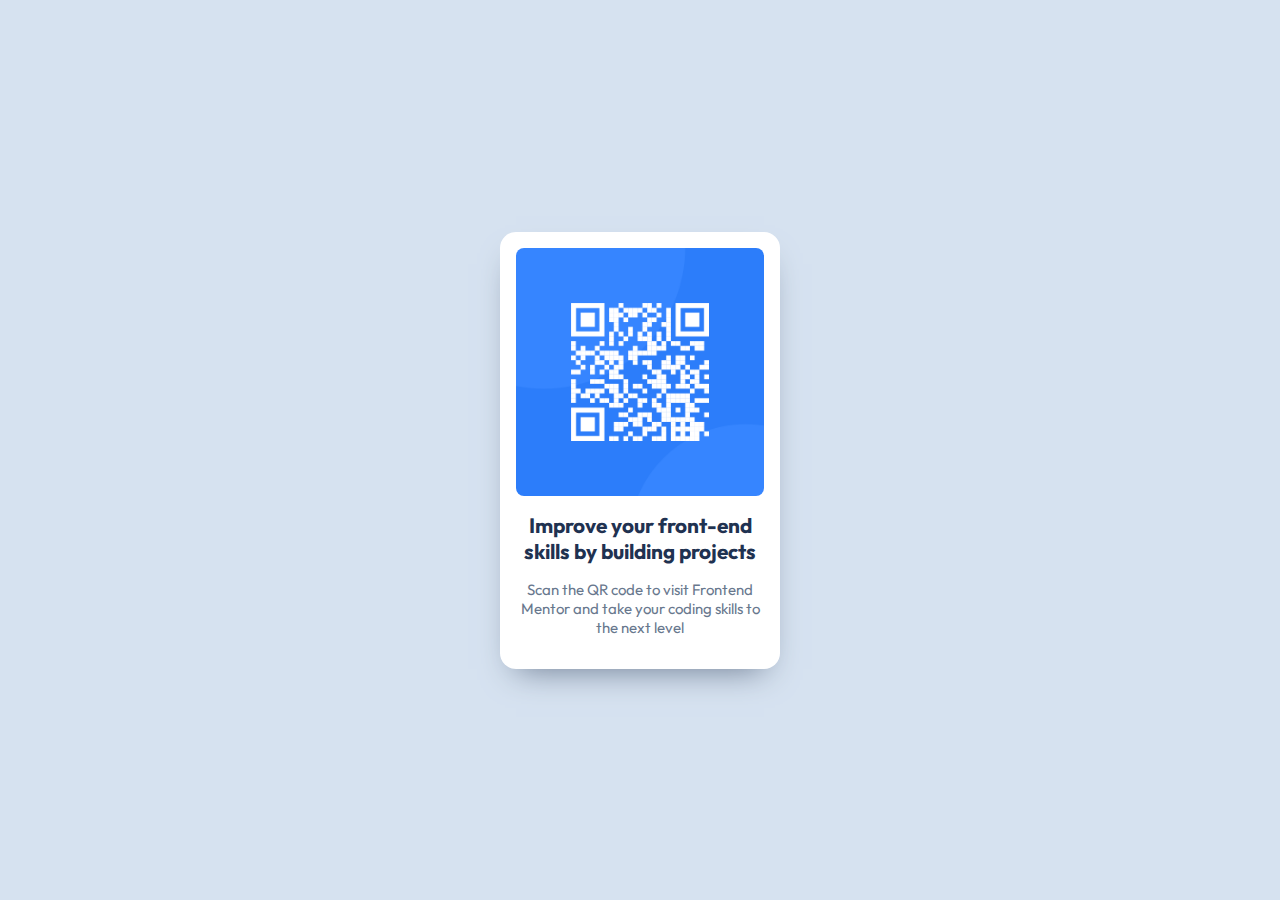
==== paths/first/qr-code-component/index.html @ 3d770cbe "Update" ====
<!DOCTYPE html>
<html lang="en">
<head>
  <meta charset="utf-8" />
  <meta name="viewport" content="width=device-width, initial-scale=1.0" />
  <meta name="author" content="Ankit Gond" />
  <title>QR Code Component | Frontend Mentor</title>
  <link rel="stylesheet" href="static/styles/style.css" />
  <link rel="shortcut icon" href="static/images/favicon-32x32.png" type="image/x-icon" />
  <link rel="preconnect" href="https://fonts.googleapis.com" />
  <link rel="preconnect" href="https://fonts.gstatic.com" crossorigin />
  <link href="https://fonts.googleapis.com/css2?family=Outfit:wght@100..900&family=Plus+Jakarta+Sans:ital,wght@0,200..800;1,200..800&display=swap" rel="stylesheet" />
</head>
<body>

  <main>
    <div class="container">

      <figure>
        <img src="static/images/image-qr-code.png" alt="QR Code" />
      </figure>
      
      <div class="description">
        <h1>Improve your front-end skills by building projects</h1>
        <p>Scan the QR code to visit Frontend Mentor and take your coding skills to the next level</p>
      </div>
      
    </div>
  </main>
  
</body>
</html>
---- paths/first/qr-code-component/static/styles/style.css ----
:root {
  --clr-neutral: hsl(0, 0%, 100%);

  --clr-slate-300: hsl(212, 45%, 89%);
  --clr-slate-500: hsl(216, 15%, 48%);
  --clr-slate-900: hsl(218, 44%, 22%);
}

*,
*::after,
*::before {
  box-sizing: border-box;
}

* {
  margin: 0;
}

img {
  display: block;
  max-width: 100%;
}

body {
  font-family: 'Outfit', sans-serif;
  font-size: 15px;
  font-weight: 400;
  background-color: var(--clr-slate-300);
}

main {
  height: 100svh;
  display: flex;
  align-items: center;
  justify-content: center;
}

.container {
  background-color: var(--clr-neutral);
  width: 280px;
  display: flex;
  flex-direction: column;
  row-gap: 1rem;
  padding: 1rem;
  border-radius: 1rem;
  box-shadow: 0 1rem 2rem -1rem var(--clr-slate-500);
}

figure > img {
  border-radius: 0.5rem;
}

.description {
  text-align: center;
}

.description > h1 {
  color: var(--clr-slate-900);
  font-size: 1.3rem;
  font-weight: 700;
}

.description > p {
  color: var(--clr-slate-500);
  margin-block: 1rem;
}
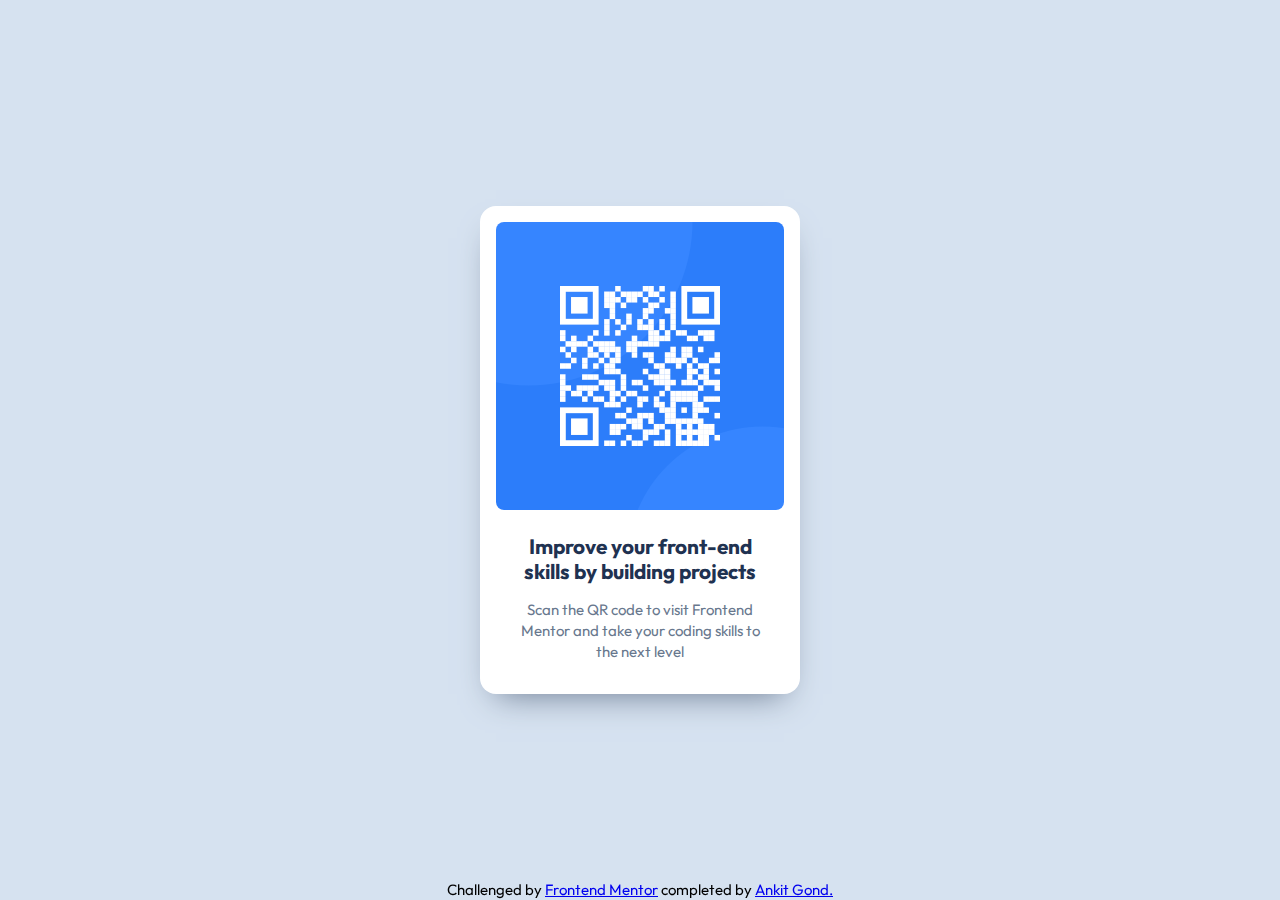
==== commit bf690b73: "Update index.html" ====
--- a/paths/first/qr-code-component/index.html
+++ b/paths/first/qr-code-component/index.html
@@ -19,7 +19,7 @@
       <figure>
         <img src="static/images/image-qr-code.png" alt="QR Code" />
       </figure>
-      
+
       <div class="description">
         <h1>Improve your front-end skills by building projects</h1>
         <p>Scan the QR code to visit Frontend Mentor and take your coding skills to the next level</p>
@@ -27,6 +27,8 @@
       
     </div>
   </main>
+
+  <footer>Challenged by <a target="_blank" href="https://www.frontendmentor.io/">Frontend Mentor</a> completed by <a target="_blank" href="https://github.com/ankitashokgond">Ankit Gond.</a></footer>
   
 </body>
 </html>--- a/paths/first/qr-code-component/static/styles/style.css
+++ b/paths/first/qr-code-component/static/styles/style.css
@@ -26,6 +26,7 @@
   font-size: 15px;
   font-weight: 400;
   background-color: var(--clr-slate-300);
+  line-height: 1.4;
 }
 
 main {
@@ -37,10 +38,10 @@
 
 .container {
   background-color: var(--clr-neutral);
-  width: 280px;
+  width: 320px;
   display: flex;
   flex-direction: column;
-  row-gap: 1rem;
+  row-gap: 1.5rem;
   padding: 1rem;
   border-radius: 1rem;
   box-shadow: 0 1rem 2rem -1rem var(--clr-slate-500);
@@ -52,15 +53,25 @@
 
 .description {
   text-align: center;
+  padding-inline: 0.9rem;
 }
 
 .description > h1 {
   color: var(--clr-slate-900);
   font-size: 1.3rem;
   font-weight: 700;
+  line-height: 1.2;
 }
 
 .description > p {
   color: var(--clr-slate-500);
   margin-block: 1rem;
+}
+
+footer {
+  text-align: center;
+  position: fixed;
+  bottom: 0;
+  left: 50%;
+  transform: translateX(-50%);
 }